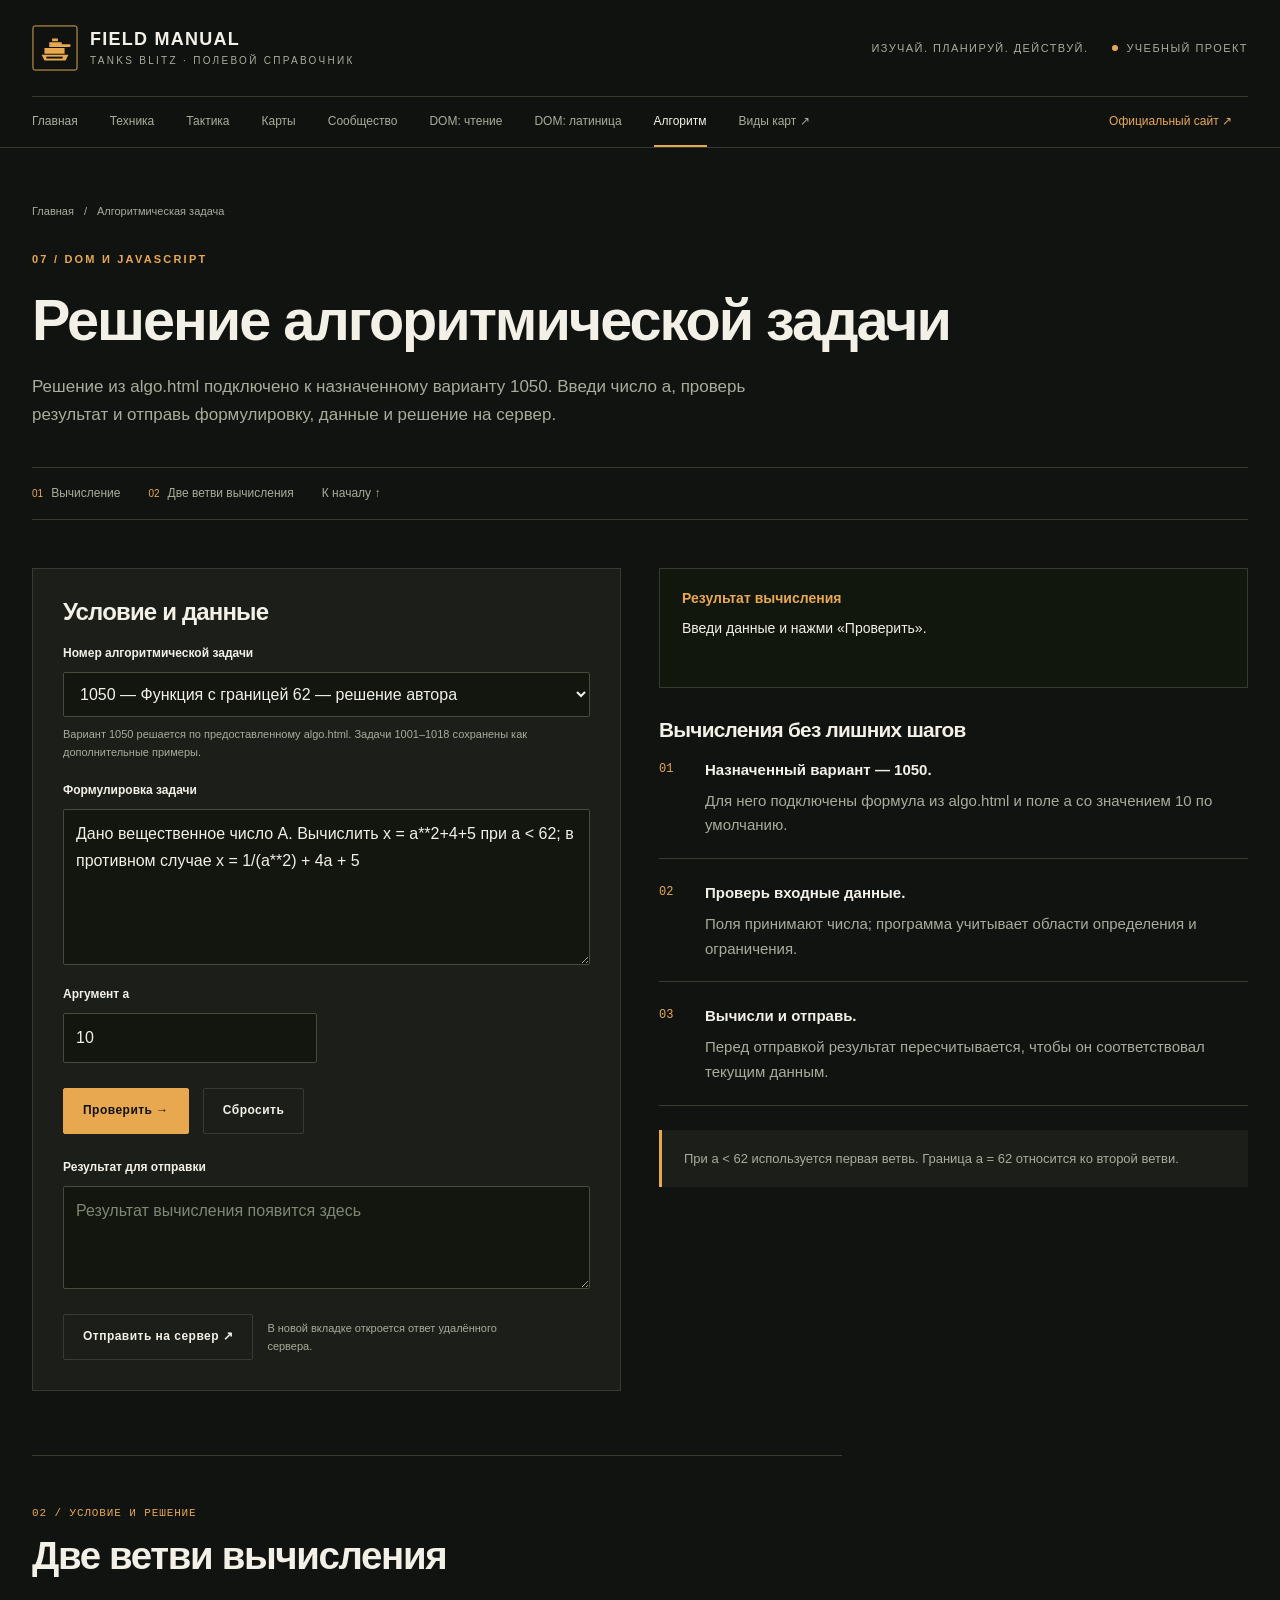
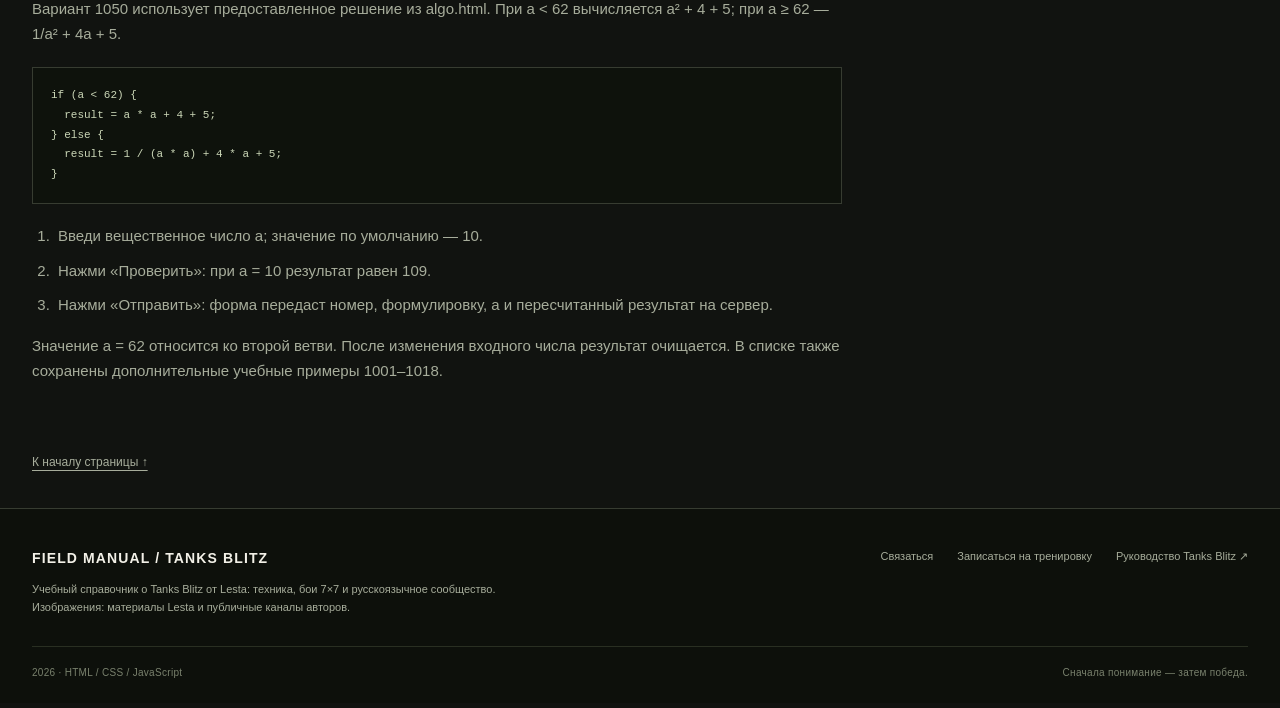
==== algorithm.html @ 93cb8bb0 "first commit" ====
<!doctype html>
<html lang="ru">
<head>
<meta charset="utf-8">
<meta name="viewport" content="width=device-width, initial-scale=1">
<meta name="description" content="Полевой справочник Tanks Blitz от Lesta: четыре класса техники, бои 7×7, карты и сообщество СНГ.">
<title>Решение алгоритмической задачи | Tanks Blitz — Field Manual</title>
<link rel="icon" href="images/field-manual-mark.svg" type="image/svg+xml">
<link rel="stylesheet" href="assets/css/styles.css">
<script src="assets/js/config.js" defer>
</script>
<script src="assets/js/main.js" defer>
</script>
<script src="assets/js/algorithm.js" defer>
</script>
</head>
<body>
<a class="skip-link" href="#content">К содержимому</a>
<header class="site-header" id="top">
<div class="container">
 <div class="header-main">
<a class="brand" href="index.html">
<img src="images/field-manual-mark.svg" width="46" height="46" alt="Танк: перейти на главную">
<span>
<strong>FIELD MANUAL</strong>
<small>Tanks Blitz · полевой справочник</small>
</span>
</a>
 <div class="header-meta">
<span>Изучай. Планируй. Действуй.</span>
<span class="status-dot">Учебный проект</span>
</div>
</div>
 <nav class="main-nav" aria-label="Основная навигация">
<a href="index.html">Главная</a>
<a href="vehicles.html">Техника</a>
<a href="tactics.html">Тактика</a>
<a href="maps.html">Карты</a>
<a href="community.html">Сообщество</a>
<a href="dom-read.html">DOM: чтение</a>
<a href="dom-transliteration.html">DOM: латиница</a>
<a href="algorithm.html" class="active" aria-current="page">Алгоритм</a>
<a href="maps.html#map-types">Виды карт ↗</a>
<a class="nav-external" href="https://tanksblitz.ru/ru/" target="_blank" rel="noopener noreferrer">Официальный сайт ↗</a>
</nav>
</div>
</header>
<main id="content">
<div class="container page-heading">
<div class="breadcrumb">
<a href="index.html">Главная</a>
<span>/</span>
<span>Алгоритмическая задача</span>
</div>
<span class="eyebrow">07 / DOM и JavaScript</span>
<h1>Решение алгоритмической задачи</h1>
<p class="intro">Решение из algo.html подключено к назначенному варианту 1050. Введи число a, проверь результат и отправь формулировку, данные и решение на сервер.</p>
</div>
<div class="container">
<nav class="section-nav" aria-label="Разделы страницы">
<a href="#section-1">
<span>01</span>Вычисление</a>
<a href="#section-2">
<span>02</span>Две ветви вычисления</a>
<a href="#top">К началу ↑</a>
</nav>
<section class="section" id="section-1">
<div class="split">
<form id="algorithm-form" class="form-panel" action="https://httpbin.org/post" method="post" target="_blank" data-remote-form>
<h2 style="font-size:24px;margin-bottom:18px">Условие и данные</h2>
<div class="form-grid">
<div class="field field-wide">
<label for="algorithm-task">Номер алгоритмической задачи</label>
<select id="algorithm-task" name="algorithm_task_number" required>
<option value="">Выбери номер задачи</option>
</select>
<small>Вариант 1050 решается по предоставленному algo.html. Задачи 1001–1018 сохранены как дополнительные примеры.</small>
</div>
<div class="field field-wide">
<label for="algorithm-statement">Формулировка задачи</label>
<textarea id="algorithm-statement" name="formulation" rows="5" readonly placeholder="Формулировка выбранной задачи">Дано вещественное число A. Вычислить x = a**2+4+5 при a &lt; 62; в противном случае x = 1/(a**2) + 4a + 5</textarea>
</div>
</div>
<div class="form-grid" id="algorithm-inputs" style="margin-top:20px">
</div>
<input type="hidden" name="submission_source" value="field-manual-algorithm">
<div class="form-actions">
<button type="button" id="calculate-algorithm" class="button button-primary">Проверить →</button>
<button type="reset" class="button">Сбросить</button>
</div>
<div class="field" style="margin-top:24px">
<label for="algorithm-result-field">Результат для отправки</label>
<textarea id="algorithm-result-field" name="result" readonly rows="3" placeholder="Результат вычисления появится здесь">
</textarea>
</div>
<div class="form-actions">
<button type="submit" id="submit-algorithm" class="button">Отправить на сервер ↗</button>
<small>В новой вкладке откроется ответ удалённого сервера.</small>
</div>
</form>
<aside>
<div class="algorithm-result" aria-live="polite" aria-atomic="true">
<h3>Результат вычисления</h3>
<p id="algorithm-result-text">Введи данные и нажми «Проверить».</p>
<p id="algorithm-result-details" class="caption-note">
</p>
</div>
<div id="algorithm-status" class="js-status" role="status"></div>
<div class="reading" style="margin-top:30px">
<h3>Вычисления без лишних шагов</h3>
<ol class="list-steps">
<li>
<strong>Назначенный вариант — 1050.</strong>Для него подключены формула из algo.html и поле a со значением 10 по умолчанию.</li>
<li>
<strong>Проверь входные данные.</strong>Поля принимают числа; программа учитывает области определения и ограничения.</li>
<li>
<strong>Вычисли и отправь.</strong>Перед отправкой результат пересчитывается, чтобы он соответствовал текущим данным.</li>
</ol>
</div>
<div class="notice">При a &lt; 62 используется первая ветвь. Граница a = 62 относится ко второй ветви.</div>
</aside>
</div>
<noscript>
<div class="no-js-note">Для выбора варианта и вычисления нужен JavaScript.</div>
</noscript>
</section>
<section class="section reading" id="section-2">
<div class="section-number">02 / УСЛОВИЕ И РЕШЕНИЕ</div>
<h2>Две ветви вычисления</h2>
<p style="margin-top:20px">Вариант 1050 использует предоставленное решение из algo.html. При a &lt; 62 вычисляется a² + 4 + 5; при a ≥ 62 — 1/a² + 4a + 5.</p>
<pre><code>if (a &lt; 62) {
  result = a * a + 4 + 5;
} else {
  result = 1 / (a * a) + 4 * a + 5;
}</code></pre>
<ol style="margin-top:20px">
<li>Введи вещественное число a; значение по умолчанию — 10.</li>
<li>Нажми «Проверить»: при a = 10 результат равен 109.</li>
<li>Нажми «Отправить»: форма передаст номер, формулировку, a и пересчитанный результат на сервер.</li>
</ol>
<p>Значение a = 62 относится ко второй ветви. После изменения входного числа результат очищается. В списке также сохранены дополнительные учебные примеры 1001–1018.</p>
</section>
<a class="top-link" href="#top">К началу страницы ↑</a>
</div>
</main>
<footer class="site-footer">
<div class="container">
<div class="footer-top">
<div>
<div class="footer-brand">FIELD MANUAL / TANKS BLITZ</div>
<p>Учебный справочник о Tanks Blitz от Lesta: техника, бои 7×7 и русскоязычное сообщество. Изображения: материалы Lesta и публичные каналы авторов.</p>
</div>
<div class="footer-links">
<a href="community.html#contacts">Связаться</a>
<a href="community.html#order">Записаться на тренировку</a>
<a href="https://wiki.lesta.ru/ru/Tanks_Blitz" target="_blank" rel="noopener noreferrer">Руководство Tanks Blitz ↗</a>
</div>
</div>
<div class="footer-bottom">
<span>2026 · HTML / CSS / JavaScript</span>
<span>Сначала понимание — затем победа.</span>
</div>
</div>
</footer>
</body>
</html>
---- assets/css/styles.css ----
:root {
  color-scheme:dark;
  --bg:#111310;
  --surface:#1b1e19;
  --surface-2:#23271f;
  --line:#373c31;
  --text:#f2f0e7;
  --muted:#a7ad9b;
  --accent:#e8a850;
  --accent-dark:#b7772d;
  --paper:#eee6d6;
  --radius:4px;
  --max:1240px
}
* {
  box-sizing:border-box
}
html {
  scroll-behavior:smooth;
  scroll-padding-top:25px
}
body {
  margin:0;
  background:var(--bg);
  color:var(--text);
  font-family:Arial,Helvetica,sans-serif;
  line-height:1.65
}
a {
  color:inherit;
  text-decoration-thickness:1px;
  text-underline-offset:4px
}
button,input,select,textarea {
  font:inherit
}
button,a,input,select,textarea {
  touch-action:manipulation
}
button {
  cursor:pointer
}
img {
  display:block;
  max-width:100%
}
h1,h2,h3,p,figure {
  margin:0
}
h1,h2,h3 {
  line-height:1.12;
  letter-spacing:-.035em
}
h1 {
  font-size:clamp(2.55rem,5.6vw,5.4rem);
  font-weight:800
}
h2 {
  font-size:clamp(1.8rem,3vw,2.75rem)
}
h3 {
  font-size:1.3rem
}
p+p {
  margin-top:1em
}
a:hover {
  color:var(--accent)
}
:focus-visible {
  outline:3px solid var(--accent);
  outline-offset:5px
}
::selection {
  background:var(--accent);
  color:var(--bg)
}
.container {
  width:min(var(--max),calc(100% - 64px));
  margin-inline:auto
}
.skip-link {
  position:absolute;
  left:20px;
  top:-100px;
  background:var(--accent);
  color:var(--bg);
  z-index:100;
  padding:10px 16px
}
.skip-link:focus {
  top:12px
}
.site-header {
  border-bottom:1px solid var(--line);
  background:rgba(17,19,16,.98)
}
.header-main {
  display:flex;
  align-items:center;
  justify-content:space-between;
  gap:32px;
  min-height:96px
}
.brand {
  display:flex;
  align-items:center;
  gap:12px;
  text-decoration:none;
  min-width:max-content
}
.brand img {
  width:46px;
  height:46px
}
.brand strong {
  font-size:18px;
  letter-spacing:.07em;
  line-height:1.3
}
.brand small {
  display:block;
  color:var(--muted);
  font-size:10px;
  letter-spacing:.23em;
  text-transform:uppercase
}
.header-meta {
  color:var(--muted);
  font-size:11px;
  letter-spacing:.13em;
  text-transform:uppercase;
  display:flex;
  align-items:center;
  gap:24px
}
.status-dot {
  display:inline-flex;
  align-items:center;
  gap:8px
}
.status-dot:before {
  content:'';
  width:6px;
  height:6px;
  background:var(--accent);
  border-radius:50%
}
.main-nav {
  display:flex;
  align-items:center;
  flex-wrap:wrap;
  border-top:1px solid var(--line);
  gap:0
}
.main-nav a {
  position:relative;
  display:block;
  font-size:12px;
  text-decoration:none;
  padding:15px 16px;
  color:var(--muted);
  white-space:nowrap
}
.main-nav a:first-child {
  padding-left:0
}
.main-nav a.active,.main-nav a:hover {
  color:var(--text)
}
.main-nav a.active:after {
  position:absolute;
  content:'';
  height:2px;
  background:var(--accent);
  left:16px;
  right:16px;
  bottom:0
}
.main-nav a:first-child.active:after {
  left:0
}
.main-nav .nav-external {
  margin-left:auto;
  color:var(--accent)
}
.eyebrow {
  display:block;
  color:var(--accent);
  text-transform:uppercase;
  font-size:11px;
  font-weight:700;
  letter-spacing:.2em;
  margin-bottom:20px
}
.hero {
  padding:68px 0 54px;
  border-bottom:1px solid var(--line)
}
.hero-grid {
  display:grid;
  grid-template-columns:minmax(0,1.05fr) minmax(0,.95fr);
  gap:56px;
  align-items:center
}
.hero-copy .intro {
  font-size:17px;
  max-width:600px;
  color:var(--muted);
  margin-top:25px
}
.hero-copy h1 span {
  color:var(--accent)
}
.hero-actions {
  display:flex;
  gap:12px;
  flex-wrap:wrap;
  margin-top:30px
}
.button {
  display:inline-flex;
  align-items:center;
  justify-content:center;
  gap:14px;
  border:1px solid var(--line);
  border-radius:2px;
  text-decoration:none;
  background:transparent;
  color:var(--text);
  padding:12px 19px;
  font-size:12px;
  font-weight:700;
  letter-spacing:.04em;
  min-height:46px
}
.button:hover {
  border-color:var(--accent);
  color:var(--accent)
}
.button-primary {
  background:var(--accent);
  color:var(--bg);
  border-color:var(--accent)
}
.button-primary:hover {
  background:#f3be72;
  color:var(--bg)
}
.button-small {
  padding:8px 14px;
  min-height:38px
}
.photo-slot {
  position:relative;
  min-width:0;
  overflow:hidden;
  background:radial-gradient(ellipse at 50% 30%,#3c4332 0%,#22271e 43%,#181c16 100%);
  border:1px solid var(--line);
  min-height:220px
}
.photo-slot:before {
  position:absolute;
  content:'';
  inset:0;
  background:repeating-linear-gradient(135deg,transparent 0,transparent 34px,rgba(255,255,255,.025) 34px,rgba(255,255,255,.025) 35px)
}
.photo-slot:after {
  content:attr(data-placeholder);
  position:absolute;
  left:20px;
  right:20px;
  top:50%;
  transform:translateY(-50%);
  text-align:center;
  font-size:10px;
  text-transform:uppercase;
  letter-spacing:.22em;
  color:#b7bfaa;
  pointer-events:none
}
.photo-slot img {
  width:100%;
  height:100%;
  object-fit:contain;
  position:absolute;
  inset:0
}
.hero-photo {
  min-height:430px
}
.photo-corner {
  position:absolute;
  z-index:1;
  left:22px;
  top:20px;
  border:1px solid #5a614e;
  padding:6px 10px;
  color:var(--muted);
  font-size:10px;
  letter-spacing:.16em
}
.photo-scale {
  position:absolute;
  bottom:18px;
  right:20px;
  color:var(--muted);
  font-size:10px;
  letter-spacing:.13em
}
.photo-caption {
  display:flex;
  justify-content:space-between;
  gap:16px;
  color:var(--muted);
  font-size:11px;
  line-height:1.5;
  padding-top:12px
}
.photo-caption .file-name {
  font-family:monospace;
  font-size:10px;
  overflow-wrap:anywhere
}
.metrics {
  display:grid;
  grid-template-columns:repeat(3,minmax(0,1fr));
  margin-top:32px;
  max-width:480px;
  border-top:1px solid var(--line);
  padding-top:22px;
  gap:20px
}
.metric strong {
  font-size:23px;
  line-height:1;
  color:var(--text)
}
.metric span {
  display:block;
  color:var(--muted);
  font-size:10px;
  margin-top:5px;
  text-transform:uppercase;
  letter-spacing:.09em
}
.page-heading {
  padding:54px 0 38px
}
.page-heading h1 {
  font-size:clamp(2.3rem,4.5vw,4.1rem);
  max-width:1030px
}
.page-heading .intro {
  margin-top:20px;
  color:var(--muted);
  max-width:760px;
  font-size:17px
}
.breadcrumb {
  display:flex;
  gap:10px;
  font-size:11px;
  color:var(--muted);
  margin-bottom:30px
}
.breadcrumb a {
  text-decoration:none
}
.section-nav {
  border-block:1px solid var(--line);
  display:flex;
  gap:28px;
  flex-wrap:wrap;
  padding:16px 0;
  margin-bottom:48px
}
.section-nav a {
  font-size:12px;
  text-decoration:none;
  color:var(--muted)
}
.section-nav a:hover {
  color:var(--accent)
}
.section-nav span {
  color:var(--accent);
  margin-right:8px;
  font-size:10px
}
.section {
  padding:0 0 64px
}
.section+.section {
  padding-top:48px;
  border-top:1px solid var(--line)
}
.section-heading {
  display:flex;
  justify-content:space-between;
  align-items:flex-end;
  gap:24px;
  margin-bottom:30px
}
.section-heading p {
  font-size:13px;
  max-width:370px;
  color:var(--muted)
}
.section-number {
  font-size:11px;
  font-family:monospace;
  color:var(--accent);
  margin-bottom:12px;
  letter-spacing:.08em
}
.card-grid {
  display:grid;
  grid-template-columns:repeat(3,minmax(0,1fr));
  gap:20px
}
.card {
  border:1px solid var(--line);
  background:var(--surface);
  padding:25px;
  display:flex;
  flex-direction:column;
  gap:16px
}
.card-label {
  font-size:10px;
  color:var(--accent);
  text-transform:uppercase;
  letter-spacing:.15em
}
.card p {
  font-size:14px;
  color:var(--muted)
}
.card a {
  font-size:12px;
  color:var(--accent);
  margin-top:auto;
  align-self:flex-start
}
.card .card-number {
  font-size:12px;
  font-family:monospace;
  color:var(--muted)
}
.feature-card {
  padding:0;
  gap:0
}
.feature-card .photo-slot {
  min-height:210px;
  border:none;
  border-bottom:1px solid var(--line)
}
.feature-card .card-content {
  padding:24px;
  display:flex;
  flex-direction:column;
  gap:14px;
  flex:1
}
.feature-card figcaption {
  font-size:10px;
  color:var(--muted);
  padding:8px 24px;
  background:#181c16
}
.split {
  display:grid;
  grid-template-columns:minmax(0,1fr) minmax(0,1fr);
  gap:38px
}
.reading {
  max-width:810px
}
.reading p,.reading li {
  color:var(--muted);
  font-size:15px
}
.reading h3 {
  margin:24px 0 12px
}
.reading ul,.reading ol {
  padding-left:22px
}
.reading li {
  padding-left:4px;
  margin:10px 0
}
.reading ul ul {
  margin-top:6px
}
.list-steps {
  list-style:none;
  counter-reset:steps;
  padding:0!important
}
.list-steps>li {
  counter-increment:steps;
  border-bottom:1px solid var(--line);
  padding:0 0 20px 46px!important;
  position:relative;
  margin-bottom:22px!important
}
.list-steps>li:before {
  position:absolute;
  left:0;
  top:2px;
  content:'0' counter(steps);
  font-family:monospace;
  color:var(--accent);
  font-size:12px
}
.list-steps strong {
  display:block;
  color:var(--text);
  margin-bottom:6px
}
.notice {
  border-left:3px solid var(--accent);
  padding:18px 22px;
  background:var(--surface);
  color:var(--muted);
  font-size:13px;
  margin:24px 0
}
.notice strong {
  color:var(--text)
}
.table-wrap {
  overflow-x:auto;
  border:1px solid var(--line)
}
.vehicle-table {
  border-collapse:collapse;
  width:100%;
  background-image:linear-gradient(rgba(21,25,19,.93),rgba(21,25,19,.93)),url('../../images/vehicle-table-background.png');
  background-size:100% 100%, contain;
  background-position:center;
  background-repeat:no-repeat;
  font-size:13px;
  min-width:760px
}
.vehicle-table th,.vehicle-table td {
  text-align:left;
  padding:19px 20px;
  border-bottom:1px solid var(--line);
  vertical-align:middle
}
.vehicle-table th {
  font-size:10px;
  letter-spacing:.12em;
  text-transform:uppercase;
  color:var(--muted);
  background:rgba(48,55,40,.8)
}
.vehicle-table tr:last-child td {
  border-bottom:none
}
.vehicle-table .photo-cell {
  background-image:linear-gradient(rgba(30,37,24,.7),rgba(30,37,24,.7)),url('../../images/table-cell-background.png');
  background-size:100% 100%, contain;
  background-position:center;
  background-repeat:no-repeat
}
.vehicle-table a {
  color:var(--accent)
}
.thumbnail-link {
  display:inline-block;
  text-decoration:none
}
.thumbnail-slot {
  width:96px;
  height:64px;
  min-height:0
}
.thumbnail-slot:after {
  font-size:8px;
  letter-spacing:.06em;
  left:4px;
  right:4px
}
.thumbnail-slot img {
  width:100%;
  height:100%
}
.caption-note {
  font-size:11px;
  color:var(--muted);
  margin-top:12px
}
.tag {
  display:inline-block;
  border:1px solid var(--line);
  font-size:10px;
  letter-spacing:.04em;
  padding:3px 8px;
  color:var(--muted)
}
.tags {
  display:flex;
  gap:8px;
  flex-wrap:wrap
}
.callout {
  border:1px solid var(--line);
  background:var(--surface);
  padding:32px;
  display:flex;
  gap:32px;
  align-items:center;
  justify-content:space-between
}
.callout h3 {
  margin-bottom:12px
}
.callout p {
  color:var(--muted);
  font-size:14px;
  max-width:650px
}
.form-panel {
  background:var(--surface);
  border:1px solid var(--line);
  padding:30px
}
.form-panel h3 {
  margin-bottom:12px
}
.form-description {
  color:var(--muted);
  font-size:13px;
  margin-bottom:26px
}
.form-grid {
  display:grid;
  grid-template-columns:minmax(0,1fr) minmax(0,1fr);
  gap:20px
}
.field {
  display:flex;
  flex-direction:column;
  gap:8px
}
.field label,.field-label {
  font-size:12px;
  font-weight:700;
  color:var(--text)
}
.field input,.field select,.field textarea {
  background:#12160f;
  color:var(--text);
  border:1px solid #444c3b;
  border-radius:2px;
  padding:11px 12px;
  width:100%;
  min-height:45px
}
.field input:focus,.field select:focus,.field textarea:focus {
  border-color:var(--accent)
}
.field input::placeholder,.field textarea::placeholder {
  color:#7f8874
}
.field input[type=date] {
  color-scheme:dark
}
.field small {
  color:var(--muted);
  font-size:11px
}
.field-wide {
  grid-column:1/-1
}
fieldset {
  border:1px solid var(--line);
  padding:17px 20px;
  margin:0
}
legend {
  padding:0 8px;
  font-size:12px;
  font-weight:700
}
.choice {
  display:flex;
  align-items:flex-start;
  gap:10px;
  font-size:13px;
  margin:8px 0;
  color:var(--muted)
}
.choice input {
  accent-color:var(--accent);
  margin-top:5px;
  width:15px;
  height:15px;
  flex-shrink:0
}
.choice strong {
  color:var(--text);
  font-weight:400
}
.form-actions {
  display:flex;
  gap:14px;
  flex-wrap:wrap;
  margin-top:25px;
  align-items:center
}
.form-actions small {
  font-size:11px;
  color:var(--muted);
  max-width:270px
}
.field-error {
  color:#ffc1a6;
  font-size:12px
}
.js-status {
  padding:14px 18px;
  background:#252f1c;
  border:1px solid #576c3b;
  font-size:13px;
  margin-top:20px
}
.js-status:empty {
  display:none
}
.passport-layout {
  display:grid;
  grid-template-columns:minmax(0,1fr) minmax(270px,.65fr);
  gap:30px;
  align-items:start
}
.passport-pages {
  display:grid;
  gap:20px
}
.passport-page {
  background:var(--paper);
  color:#3e3431;
  border-radius:5px;
  padding:32px;
  box-shadow:0 8px 30px #0002;
  font-family:Georgia,'Times New Roman',serif;
  min-height:270px;
  position:relative;
  overflow:hidden;
  border:1px solid #bdad93;
  background-image:repeating-linear-gradient(45deg,transparent 0,transparent 14px,#9584730b 14px,#9584730b 15px)
}
.passport-title {
  font-size:11px;
  letter-spacing:.18em;
  text-transform:uppercase;
  text-align:center;
  color:#856d5b;
  border-bottom:1px solid #bca78f;
  padding-bottom:16px;
  margin-bottom:25px
}
.passport-page p {
  font-size:13px;
  margin-top:12px;
  display:flex;
  gap:10px;
  align-items:baseline
}
.passport-page p span:first-child {
  color:#826d5e;
  font-size:11px
}
.passport-page p strong {
  font-weight:400;
  color:#3e3431
}
.passport-page-number {
  position:absolute;
  bottom:13px;
  right:16px;
  color:#a08b71;
  font-size:11px
}
.passport-identity {
  display:grid;
  grid-template-columns:118px 1fr;
  gap:22px
}
.passport-photo {
  min-height:165px;
  background:#d9cebb;
  border:1px solid #bdad93
}
.passport-photo:after {
  color:#8c785f;
  font-size:9px
}
.passport-note {
  font-size:11px;
  color:#917b66;
  margin-top:20px
}
.passport-value {
  font-size:16px!important;
  letter-spacing:.045em
}
.code-panel {
  padding:24px;
  border:1px solid var(--line);
  background:var(--surface);
  min-width:0
}
.code-panel h3 {
  margin-bottom:18px
}
.code-panel p {
  font-size:13px;
  color:var(--muted)
}
pre {
  margin:20px 0 0;
  padding:18px;
  background:#0e120c;
  border:1px solid var(--line);
  overflow:auto;
  font-size:11px;
  color:#ccd8b8;
  line-height:1.8
}
code {
  font-family:Consolas,'Courier New',monospace
}
.data-list {
  margin:20px 0 0;
  font-size:13px
}
.data-list div {
  padding:10px 0;
  border-bottom:1px solid var(--line);
  display:flex;
  justify-content:space-between;
  gap:10px
}
.data-list dt {
  color:var(--muted)
}
.data-list dd {
  margin:0;
  color:var(--accent);
  overflow-wrap:anywhere
}
.screenshot-slot {
  min-height:250px
}
.algorithm-result {
  border:1px solid var(--line);
  padding:22px;
  background:#12170e;
  min-height:120px
}
.algorithm-result h3 {
  font-size:14px;
  color:var(--accent);
  letter-spacing:0;
  margin-bottom:10px
}
.algorithm-result p {
  font-size:14px
}
.formula {
  font-family:monospace;
  font-size:16px;
  color:var(--accent);
  margin:20px 0;
  padding:20px;
  background:var(--surface);
  border:1px solid var(--line)
}
.faq-list details {
  border-bottom:1px solid var(--line);
  padding:20px 0
}
.faq-list summary {
  cursor:pointer;
  font-size:15px;
  font-weight:700
}
.faq-list details p {
  margin-top:14px;
  color:var(--muted);
  font-size:14px;
  max-width:820px
}
.top-link {
  display:inline-flex;
  gap:10px;
  color:var(--muted);
  font-size:12px;
  margin-bottom:35px
}
.site-footer {
  padding:38px 0 22px;
  border-top:1px solid var(--line);
  background:#0d100b
}
.footer-top {
  display:flex;
  justify-content:space-between;
  gap:28px;
  align-items:flex-start
}
.footer-brand {
  font-size:14px;
  font-weight:700;
  letter-spacing:.08em
}
.footer-top p {
  font-size:11px;
  color:var(--muted);
  max-width:520px;
  margin-top:10px
}
.footer-links {
  display:flex;
  gap:24px;
  font-size:11px;
  flex-wrap:wrap
}
.footer-links a {
  color:var(--muted);
  text-decoration:none
}
.footer-bottom {
  margin-top:30px;
  padding-top:18px;
  border-top:1px solid #292f22;
  display:flex;
  justify-content:space-between;
  gap:20px;
  font-size:10px;
  color:#79816d;
  letter-spacing:.03em
}
.viewer-page {
  display:flex;
  min-height:100vh;
  flex-direction:column;
  align-items:center;
  justify-content:center;
  padding:30px
}
.viewer-frame {
  width:600px;
  max-width:100%;
  margin:24px 0
}
.viewer-frame .photo-slot {
  width:600px;
  height:400px;
  min-height:400px;
  max-width:100%
}
.viewer-frame img {
  width:100%;
  height:100%;
  object-fit:contain
}
.viewer-page h1 {
  font-size:25px
}
.viewer-page .viewer-back {
  font-size:12px;
  color:var(--accent);
  margin-top:16px
}
.no-js-note {
  padding:15px;
  background:#3a2b1b;
  color:#ffd09a;
  font-size:13px
}
.checklist {
  margin:0;
  padding-left:18px;
  color:var(--muted);
  font-size:14px
}
.checklist li {
  margin-bottom:10px
}
@media(min-width:1400px) {
  .hero-photo {
    min-height:465px
  }
  
}
@media(max-width:1100px) {
  .main-nav a {
    padding-inline:10px;
    font-size:11px
  }
  .main-nav .nav-external {
    margin-left:0
  }
  .hero-grid {
    gap:32px
  }
  .hero-photo {
    min-height:390px
  }
  .header-meta {
    font-size:10px
  }
  .passport-layout {
    grid-template-columns:minmax(0,1fr)
  }
  .code-panel {
    max-width:none
  }
  .card-grid {
    gap:14px
  }
  .card {
    padding:20px
  }
  .feature-card {
    padding:0
  }
  
}
@media(max-width:760px) {
  .container {
    width:calc(100% - 36px)
  }
  .header-main {
    min-height:78px;
    gap:12px
  }
  .brand img {
    width:35px;
    height:35px
  }
  .brand strong {
    font-size:14px
  }
  .brand small {
    font-size:8px
  }
  .header-meta>span:first-child {
    display:none
  }
  .main-nav {
    gap:0 5px;
    padding-bottom:7px
  }
  .main-nav a,.main-nav a:first-child {
    padding:9px 7px;
    font-size:10px
  }
  .main-nav a.active:after,.main-nav a:first-child.active:after {
    left:7px;
    right:7px
  }
  .hero {
    padding:38px 0
  }
  .hero-grid {
    grid-template-columns:minmax(0,1fr);
    gap:30px
  }
  .hero-photo {
    min-height:300px
  }
  .hero-copy .intro,.page-heading .intro {
    font-size:15px
  }
  .hero-actions {
    margin-top:24px
  }
  .metrics {
    margin-top:26px
  }
  .card-grid {
    grid-template-columns:minmax(0,1fr)
  }
  .split {
    grid-template-columns:minmax(0,1fr);
    gap:28px
  }
  .section {
    padding-bottom:42px
  }
  .section+.section {
    padding-top:35px
  }
  .section-heading {
    display:block
  }
  .section-heading p {
    margin-top:15px
  }
  .page-heading {
    padding-top:35px
  }
  .section-nav {
    gap:10px 22px;
    margin-bottom:35px;
    padding:14px 0
  }
  .callout {
    flex-direction:column;
    align-items:flex-start;
    padding:24px;
    gap:22px
  }
  .form-panel {
    padding:22px
  }
  .form-grid {
    grid-template-columns:minmax(0,1fr)
  }
  .field-wide {
    grid-column:auto
  }
  .passport-page {
    padding:22px 18px
  }
  .passport-identity {
    grid-template-columns:90px 1fr;
    gap:14px
  }
  .passport-photo {
    min-height:135px
  }
  .passport-page p {
    flex-wrap:wrap;
    gap:3px 8px;
    font-size:12px
  }
  .passport-value {
    font-size:13px!important
  }
  .code-panel {
    padding:20px
  }
  .footer-top,.footer-bottom {
    flex-direction:column
  }
  .footer-links {
    gap:18px
  }
  .footer-bottom {
    gap:8px;
    margin-top:25px
  }
  .viewer-frame .photo-slot {
    min-height:0;
    height:auto;
    aspect-ratio:3/2
  }
  .viewer-frame img {
    height:100%
  }
  .photo-caption {
    flex-direction:column;
    gap:4px
  }
  .feature-card .photo-slot {
    min-height:240px
  }
  h1 {
    font-size:3.1rem
  }
  
}
@media(prefers-reduced-motion:reduce) {
  html {
    scroll-behavior:auto
  }
  
}
.photo-slot.photo-loaded:after,.photo-slot.photo-loaded:before {
  display:none
}
.sr-only {
  position:absolute;
  width:1px;
  height:1px;
  padding:0;
  margin:-1px;
  overflow:hidden;
  clip:rect(0,0,0,0);
  white-space:nowrap;
  border:0
}
[hidden] {
  display:none!important
}
.passport-extra {
  margin-top:18px;
  font-size:11px;
  color:#917b66;
  line-height:1.8
}
.passport-extra span {
  color:#655447
}
.button:disabled {
  opacity:.4;
  cursor:not-allowed
}
.button:disabled:hover {
  background:transparent;
  color:var(--text);
  border-color:var(--line)
}

/* Авторы и турнирная сцена Tanks Blitz. */
.table-materials { display:flex; gap:18px; align-items:center; flex-wrap:wrap; }
.creator-feature { display:grid; grid-template-columns:minmax(0,.85fr) minmax(0,1.15fr); border:1px solid var(--accent-dark); background:var(--surface); }
.creator-feature figure { min-width:0; display:flex; flex-direction:column; }
.creator-portrait { min-height:350px; height:auto; flex:1; border:none; border-bottom:1px solid var(--line); }
.creator-caption { padding:14px 20px; color:var(--muted); font-size:11px; border-right:1px solid var(--line); }
.creator-content { padding:32px; display:flex; flex-direction:column; justify-content:center; gap:18px; }
.creator-content h3 { font-size:clamp(1.8rem,3vw,2.7rem); }
.creator-subtitle { color:var(--muted); font-size:.62em; letter-spacing:-.02em; }
.creator-content p { color:var(--muted); font-size:14px; }
.creator-content p+p { margin-top:0; }
.creator-content strong { color:var(--text); font-weight:400; }
.creator-video-note { border-block:1px solid var(--line); padding:15px 0; display:flex; gap:13px; align-items:center; color:var(--text); font-size:13px; }
.video-icon { color:var(--accent); font-size:17px; }
.creator-links { display:flex; gap:12px; flex-wrap:wrap; }
.creator-source,.creator-content p.creator-source,.card a.creator-source { color:var(--muted); font-size:11px; line-height:1.6; }
.creator-content .creator-source a { color:var(--accent); }
.creator-grid { margin-top:24px; }
@media(max-width:760px) {
 .creator-feature { grid-template-columns:minmax(0,1fr); }
 .creator-portrait { min-height:300px; }
 .creator-content { padding:24px; }
 .creator-caption { border-right:none; }
 .creator-links .button { width:100%; }
 .table-materials { gap:12px; }
}

.mode-grid { display:grid; grid-template-columns:minmax(0,1fr) minmax(0,1fr); gap:20px; margin-top:30px; }
.map-examples { margin-top:32px; padding-top:28px; border-top:1px solid var(--line); }
@media(max-width:760px) { .mode-grid { grid-template-columns:minmax(0,1fr); } }

.creator-portrait img, .creator-grid .photo-slot img { object-fit:contain; background:#191d17; }
.photo-credit { color:var(--muted); font-size:11px; line-height:1.5; }
.photo-credit a { color:var(--accent); }




/* Данные и обработчики паспорта по образцу hockey_site 4. */
.passport-dom-data section+section { margin-top:30px; padding-top:25px; border-top:1px solid var(--line); }
.passport-dom-data h2 { font-size:24px; margin-bottom:20px; }
.passport-dom-data p { font-size:14px; color:var(--muted); }
.passport-dom-data p span { color:var(--text); }
.passport-actions { margin:0 0 26px; }
.passport-reference { position:relative; width:100%; max-width:522px; aspect-ratio:522 / 731; margin:0 auto; min-width:0; container-type:inline-size; }
.passport-reference .passport-background { display:block; width:100%; height:100%; object-fit:contain; }
.passport-reference .f { position:absolute; max-width:60%; font-family:'Courier New',Courier,monospace; font-size:clamp(7px,2.68cqw,14px); font-weight:700; line-height:1.15; color:#302c33; white-space:nowrap; }
.passport-reference-photo { position:absolute; left:4.4%; top:61.2%; width:27.8%; height:23.5%; min-height:0; background:#f5efef; border:1px dashed #89747b; }
.passport-reference-photo:before { background:none; }
.passport-reference-photo:after { left:6%; right:6%; color:#76636b; font-size:clamp(7px,1.92cqw,10px); letter-spacing:.08em; }
.hero-grid > *, .split > *, .card-grid > *, .form-grid > *, .mode-grid > *, .creator-feature > * { min-width:0; }
.photo-caption, .feature-card figcaption, .creator-caption, h1, h2, h3 { overflow-wrap:anywhere; }
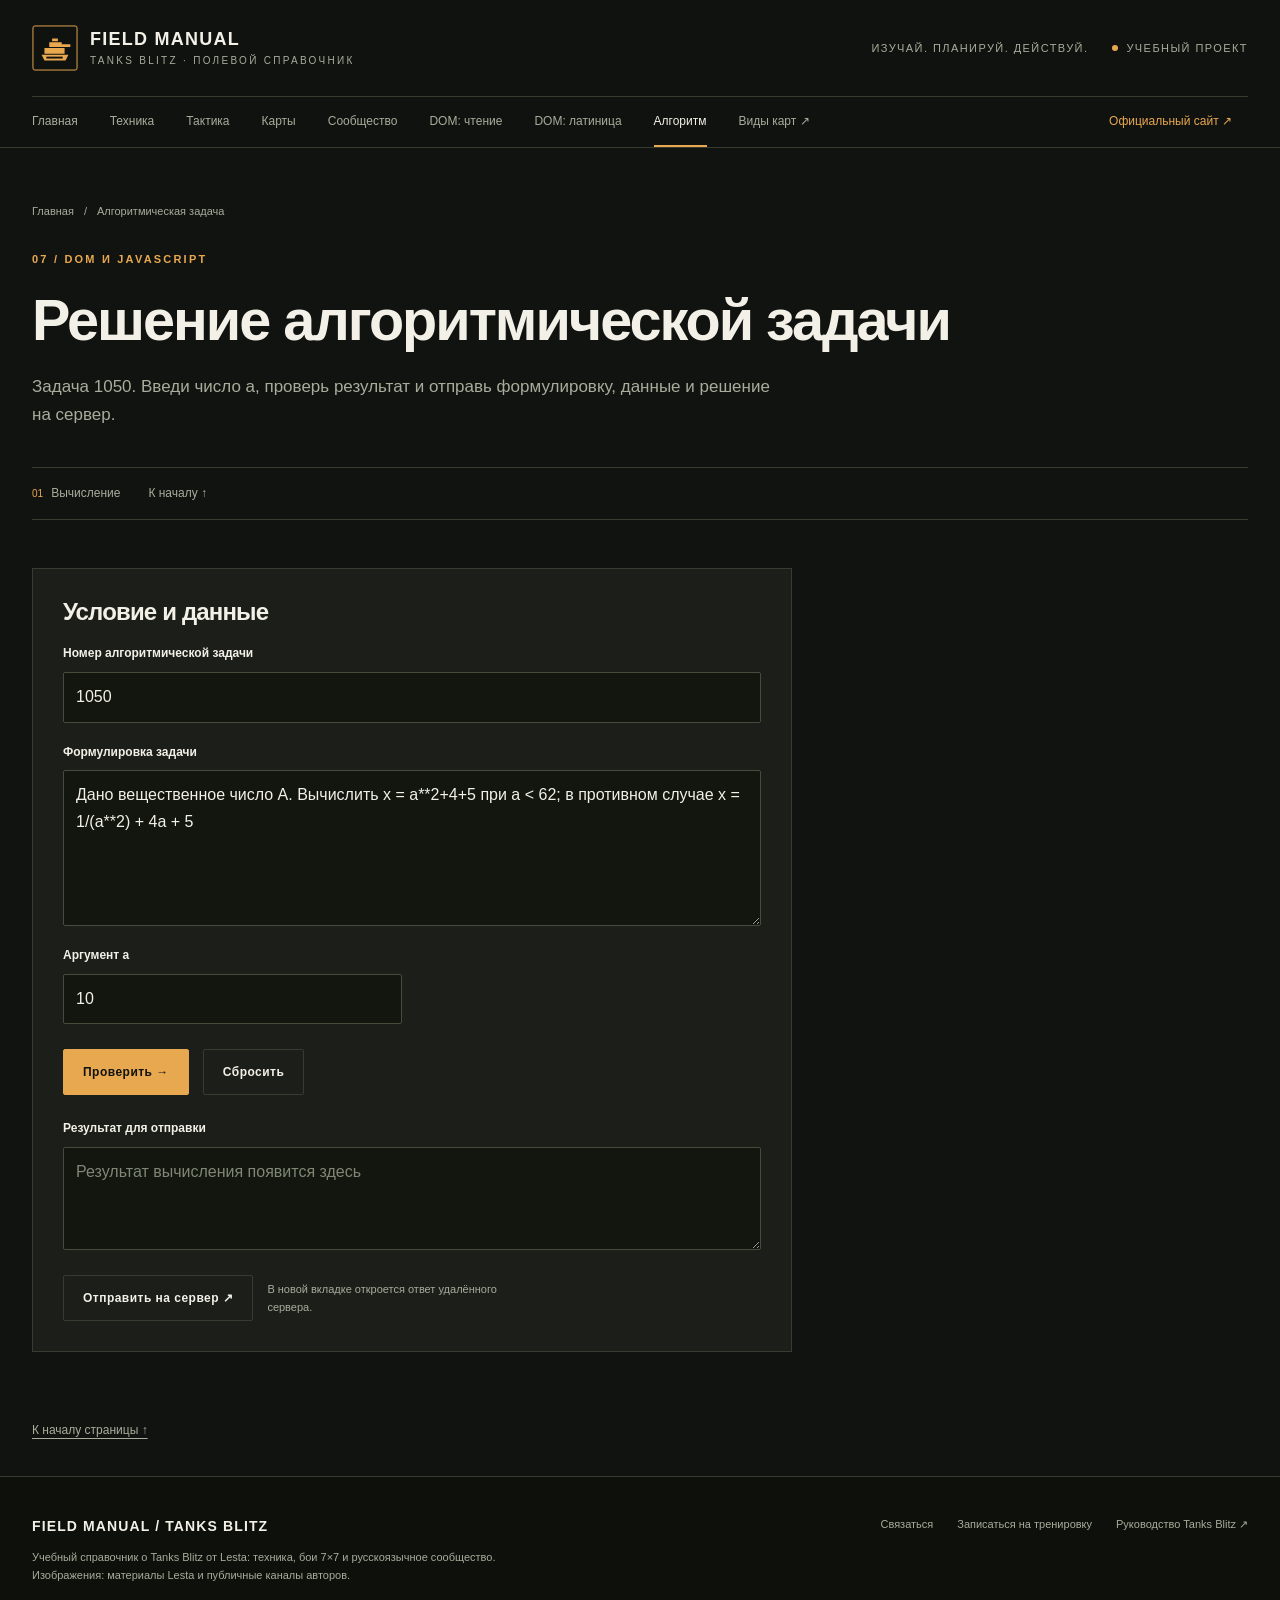
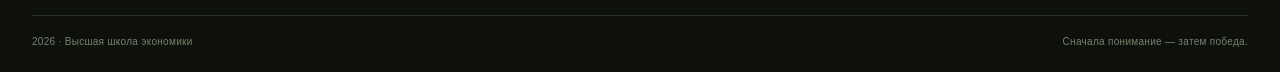
==== commit 5f53ae5f: "update site" ====
--- a/algorithm.html
+++ b/algorithm.html
@@ -54,27 +54,22 @@
 </div>
 <span class="eyebrow">07 / DOM и JavaScript</span>
 <h1>Решение алгоритмической задачи</h1>
-<p class="intro">Решение из algo.html подключено к назначенному варианту 1050. Введи число a, проверь результат и отправь формулировку, данные и решение на сервер.</p>
+<p class="intro">Задача 1050. Введи число a, проверь результат и отправь формулировку, данные и решение на сервер.</p>
 </div>
 <div class="container">
 <nav class="section-nav" aria-label="Разделы страницы">
 <a href="#section-1">
 <span>01</span>Вычисление</a>
-<a href="#section-2">
-<span>02</span>Две ветви вычисления</a>
 <a href="#top">К началу ↑</a>
 </nav>
 <section class="section" id="section-1">
-<div class="split">
-<form id="algorithm-form" class="form-panel" action="https://httpbin.org/post" method="post" target="_blank" data-remote-form>
+<div>
+<form id="algorithm-form" class="form-panel" style="max-width:760px" action="https://httpbin.org/post" method="post" target="_blank" data-remote-form>
 <h2 style="font-size:24px;margin-bottom:18px">Условие и данные</h2>
 <div class="form-grid">
 <div class="field field-wide">
 <label for="algorithm-task">Номер алгоритмической задачи</label>
-<select id="algorithm-task" name="algorithm_task_number" required>
-<option value="">Выбери номер задачи</option>
-</select>
-<small>Вариант 1050 решается по предоставленному algo.html. Задачи 1001–1018 сохранены как дополнительные примеры.</small>
+<input id="algorithm-task" name="algorithm_task_number" type="text" value="1050" readonly>
 </div>
 <div class="field field-wide">
 <label for="algorithm-statement">Формулировка задачи</label>
@@ -82,6 +77,10 @@
 </div>
 </div>
 <div class="form-grid" id="algorithm-inputs" style="margin-top:20px">
+<div class="field">
+<label for="algorithm-a">Аргумент a</label>
+<input id="algorithm-a" name="a" type="number" step="any" value="10" required>
+</div>
 </div>
 <input type="hidden" name="submission_source" value="field-manual-algorithm">
 <div class="form-actions">
@@ -98,47 +97,10 @@
 <small>В новой вкладке откроется ответ удалённого сервера.</small>
 </div>
 </form>
-<aside>
-<div class="algorithm-result" aria-live="polite" aria-atomic="true">
-<h3>Результат вычисления</h3>
-<p id="algorithm-result-text">Введи данные и нажми «Проверить».</p>
-<p id="algorithm-result-details" class="caption-note">
-</p>
-</div>
-<div id="algorithm-status" class="js-status" role="status"></div>
-<div class="reading" style="margin-top:30px">
-<h3>Вычисления без лишних шагов</h3>
-<ol class="list-steps">
-<li>
-<strong>Назначенный вариант — 1050.</strong>Для него подключены формула из algo.html и поле a со значением 10 по умолчанию.</li>
-<li>
-<strong>Проверь входные данные.</strong>Поля принимают числа; программа учитывает области определения и ограничения.</li>
-<li>
-<strong>Вычисли и отправь.</strong>Перед отправкой результат пересчитывается, чтобы он соответствовал текущим данным.</li>
-</ol>
-</div>
-<div class="notice">При a &lt; 62 используется первая ветвь. Граница a = 62 относится ко второй ветви.</div>
-</aside>
 </div>
 <noscript>
-<div class="no-js-note">Для выбора варианта и вычисления нужен JavaScript.</div>
+<div class="no-js-note">Для вычисления нужен JavaScript.</div>
 </noscript>
-</section>
-<section class="section reading" id="section-2">
-<div class="section-number">02 / УСЛОВИЕ И РЕШЕНИЕ</div>
-<h2>Две ветви вычисления</h2>
-<p style="margin-top:20px">Вариант 1050 использует предоставленное решение из algo.html. При a &lt; 62 вычисляется a² + 4 + 5; при a ≥ 62 — 1/a² + 4a + 5.</p>
-<pre><code>if (a &lt; 62) {
-  result = a * a + 4 + 5;
-} else {
-  result = 1 / (a * a) + 4 * a + 5;
-}</code></pre>
-<ol style="margin-top:20px">
-<li>Введи вещественное число a; значение по умолчанию — 10.</li>
-<li>Нажми «Проверить»: при a = 10 результат равен 109.</li>
-<li>Нажми «Отправить»: форма передаст номер, формулировку, a и пересчитанный результат на сервер.</li>
-</ol>
-<p>Значение a = 62 относится ко второй ветви. После изменения входного числа результат очищается. В списке также сохранены дополнительные учебные примеры 1001–1018.</p>
 </section>
 <a class="top-link" href="#top">К началу страницы ↑</a>
 </div>
@@ -157,7 +119,7 @@
 </div>
 </div>
 <div class="footer-bottom">
-<span>2026 · HTML / CSS / JavaScript</span>
+<span>2026 · Высшая школа экономики</span>
 <span>Сначала понимание — затем победа.</span>
 </div>
 </div>
--- a/assets/css/styles.css
+++ b/assets/css/styles.css
@@ -1260,7 +1260,7 @@
 
 
 
-/* Данные и обработчики паспорта по образцу hockey_site 4. */
+/* Паспорт: данные и обработчики. */
 .passport-dom-data section+section { margin-top:30px; padding-top:25px; border-top:1px solid var(--line); }
 .passport-dom-data h2 { font-size:24px; margin-bottom:20px; }
 .passport-dom-data p { font-size:14px; color:var(--muted); }
